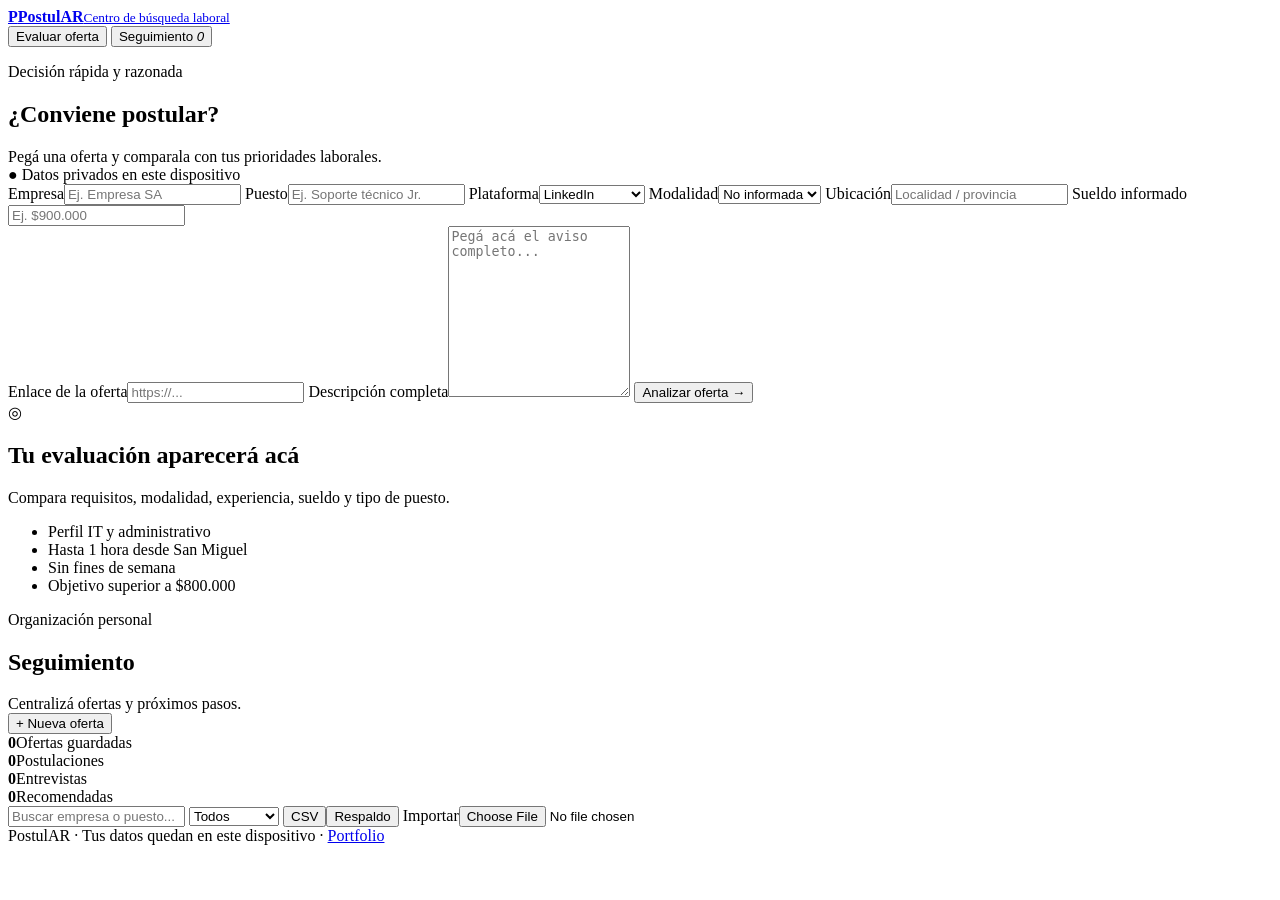
==== postular/index.html @ 5043ec3c "feat: publicar PostulAR en GitHub Pages" ====
<!doctype html>
<html lang="es">
<head>
  <meta charset="utf-8">
  <meta name="viewport" content="width=device-width,initial-scale=1">
  <meta name="description" content="PostulAR: evaluador y gestor personal de búsqueda laboral.">
  <meta name="theme-color" content="#13251e">
  <meta property="og:title" content="PostulAR | Centro de búsqueda laboral">
  <meta property="og:description" content="Evaluá ofertas y organizá tus postulaciones.">
  <link rel="stylesheet" href="./styles.css">
  <title>PostulAR | Centro de búsqueda laboral</title>
</head>
<body>
<header class="top">
  <a class="brand" href="./"><b>P</b><span><strong>PostulAR</strong><small>Centro de búsqueda laboral</small></span></a>
  <nav aria-label="Secciones">
    <button class="active" data-tab="evaluate">Evaluar oferta</button>
    <button data-tab="track">Seguimiento <i id="navCount">0</i></button>
  </nav>
</header>

<main>
  <section class="wrap tab active" id="evaluate">
    <div class="title"><p>Decisión rápida y razonada</p><h1>¿Conviene postular?</h1><span>Pegá una oferta y comparala con tus prioridades laborales.</span></div>
    <div class="privacy">● Datos privados en este dispositivo</div>
    <div class="grid">
      <form class="card form" id="evaluationForm">
        <div class="fields">
          <label>Empresa<input id="company" placeholder="Ej. Empresa SA"></label>
          <label>Puesto<input id="role" placeholder="Ej. Soporte técnico Jr."></label>
          <label>Plataforma<select id="platform"><option>LinkedIn</option><option>Computrabajo</option><option>Bumeran</option><option>ZonaJobs</option><option>InfoJobs</option><option>EducaciónIT</option><option>Otra</option></select></label>
          <label>Modalidad<select id="mode"><option>No informada</option><option>Remoto</option><option>Híbrido</option><option>Presencial</option></select></label>
          <label>Ubicación<input id="location" placeholder="Localidad / provincia"></label>
          <label>Sueldo informado<input id="salary" placeholder="Ej. $900.000"></label>
        </div>
        <label>Enlace de la oferta<input id="url" type="url" placeholder="https://..."></label>
        <label>Descripción completa<textarea id="description" rows="11" placeholder="Pegá acá el aviso completo..." required></textarea></label>
        <button class="primary" type="submit">Analizar oferta <span>→</span></button>
      </form>

      <aside class="card result" id="result">
        <div class="empty">
          <div>◎</div><h2>Tu evaluación aparecerá acá</h2>
          <p>Compara requisitos, modalidad, experiencia, sueldo y tipo de puesto.</p>
          <ul><li>Perfil IT y administrativo</li><li>Hasta 1 hora desde San Miguel</li><li>Sin fines de semana</li><li>Objetivo superior a $800.000</li></ul>
        </div>
      </aside>
    </div>
  </section>

  <section class="wrap tab" id="track">
    <div class="heading">
      <div class="title"><p>Organización personal</p><h1>Seguimiento</h1><span>Centralizá ofertas y próximos pasos.</span></div>
      <button class="primary short" id="newJob">+ Nueva oferta</button>
    </div>
    <div class="stats">
      <article class="card stat"><strong id="totalStat">0</strong><span>Ofertas guardadas</span></article>
      <article class="card stat"><strong id="appliedStat">0</strong><span>Postulaciones</span></article>
      <article class="card stat"><strong id="interviewStat">0</strong><span>Entrevistas</span></article>
      <article class="card stat"><strong id="recommendedStat">0</strong><span>Recomendadas</span></article>
    </div>
    <div class="card tools">
      <input id="search" placeholder="Buscar empresa o puesto..." aria-label="Buscar">
      <select id="statusFilter" aria-label="Filtrar por estado"><option>Todos</option><option>Pendiente</option><option>Postulado</option><option>Entrevista</option><option>Rechazado</option><option>Contratado</option></select>
      <button id="exportCsv">CSV</button><button id="exportJson">Respaldo</button>
      <label>Importar<input id="importJson" type="file" accept=".json"></label>
    </div>
    <div class="jobs" id="jobList"></div>
  </section>
</main>
<div class="toast" id="toast" role="status"></div>
<footer>PostulAR · Tus datos quedan en este dispositivo · <a href="../">Portfolio</a></footer>
<script src="./app.js"></script>
</body>
</html>
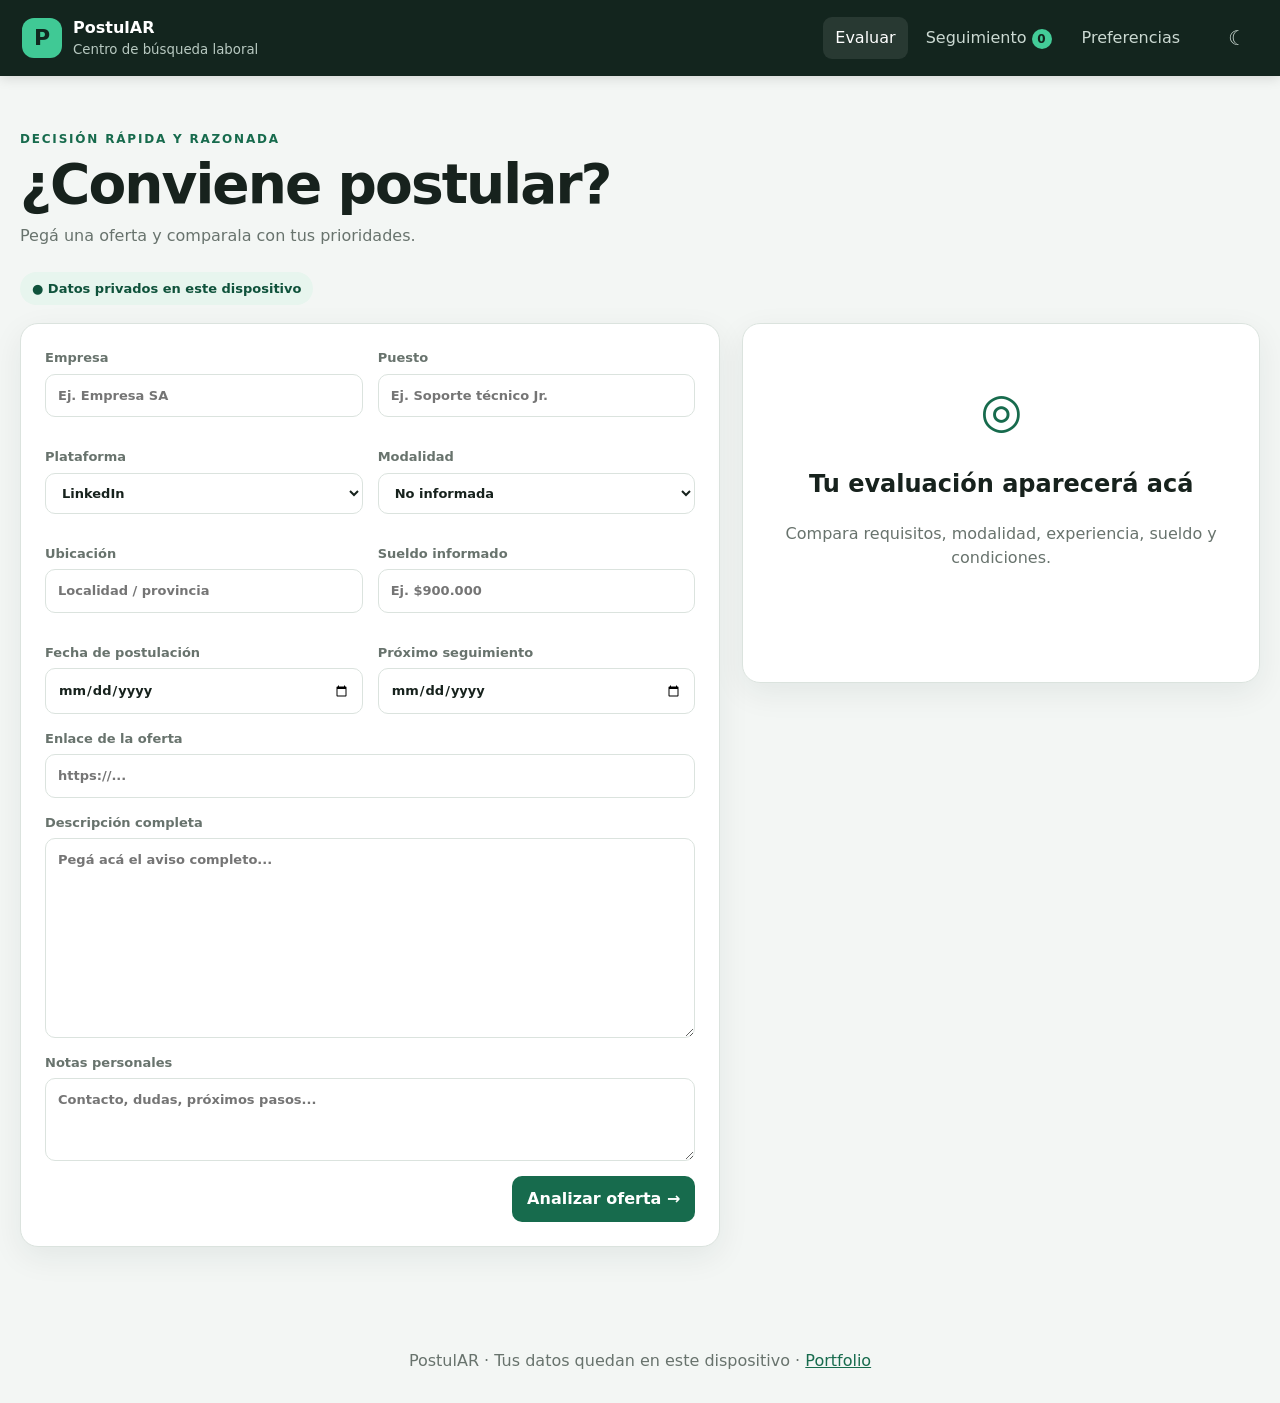
==== commit 4811be0c: "feat: actualizar PostulAR a la versión completa" ====
--- a/postular/index.html
+++ b/postular/index.html
@@ -1,12 +1,12 @@
 <!doctype html>
-<html lang="es">
+<html lang="es" data-theme="light">
 <head>
   <meta charset="utf-8">
   <meta name="viewport" content="width=device-width,initial-scale=1">
-  <meta name="description" content="PostulAR: evaluador y gestor personal de búsqueda laboral.">
+  <meta name="description" content="PostulAR: evaluá ofertas laborales y organizá cada postulación.">
   <meta name="theme-color" content="#13251e">
   <meta property="og:title" content="PostulAR | Centro de búsqueda laboral">
-  <meta property="og:description" content="Evaluá ofertas y organizá tus postulaciones.">
+  <meta property="og:description" content="Decisiones laborales más claras y seguimiento en un solo lugar.">
   <link rel="stylesheet" href="./styles.css">
   <title>PostulAR | Centro de búsqueda laboral</title>
 </head>
@@ -14,62 +14,80 @@
 <header class="top">
   <a class="brand" href="./"><b>P</b><span><strong>PostulAR</strong><small>Centro de búsqueda laboral</small></span></a>
   <nav aria-label="Secciones">
-    <button class="active" data-tab="evaluate">Evaluar oferta</button>
+    <button class="active" data-tab="evaluate">Evaluar</button>
     <button data-tab="track">Seguimiento <i id="navCount">0</i></button>
+    <button data-tab="settings">Preferencias</button>
   </nav>
+  <button class="icon-button" id="themeToggle" type="button" aria-label="Cambiar tema" title="Cambiar tema">☾</button>
 </header>
 
 <main>
   <section class="wrap tab active" id="evaluate">
-    <div class="title"><p>Decisión rápida y razonada</p><h1>¿Conviene postular?</h1><span>Pegá una oferta y comparala con tus prioridades laborales.</span></div>
+    <div class="title"><p>Decisión rápida y razonada</p><h1>¿Conviene postular?</h1><span>Pegá una oferta y comparala con tus prioridades.</span></div>
     <div class="privacy">● Datos privados en este dispositivo</div>
     <div class="grid">
       <form class="card form" id="evaluationForm">
+        <input id="editingId" type="hidden">
         <div class="fields">
           <label>Empresa<input id="company" placeholder="Ej. Empresa SA"></label>
           <label>Puesto<input id="role" placeholder="Ej. Soporte técnico Jr."></label>
           <label>Plataforma<select id="platform"><option>LinkedIn</option><option>Computrabajo</option><option>Bumeran</option><option>ZonaJobs</option><option>InfoJobs</option><option>EducaciónIT</option><option>Otra</option></select></label>
           <label>Modalidad<select id="mode"><option>No informada</option><option>Remoto</option><option>Híbrido</option><option>Presencial</option></select></label>
           <label>Ubicación<input id="location" placeholder="Localidad / provincia"></label>
-          <label>Sueldo informado<input id="salary" placeholder="Ej. $900.000"></label>
+          <label>Sueldo informado<input id="salary" inputmode="numeric" placeholder="Ej. $900.000"></label>
+          <label>Fecha de postulación<input id="appliedDate" type="date"></label>
+          <label>Próximo seguimiento<input id="followUpDate" type="date"></label>
         </div>
         <label>Enlace de la oferta<input id="url" type="url" placeholder="https://..."></label>
-        <label>Descripción completa<textarea id="description" rows="11" placeholder="Pegá acá el aviso completo..." required></textarea></label>
-        <button class="primary" type="submit">Analizar oferta <span>→</span></button>
+        <label>Descripción completa<textarea id="description" rows="9" placeholder="Pegá acá el aviso completo..." required></textarea></label>
+        <label>Notas personales<textarea id="notes" rows="3" placeholder="Contacto, dudas, próximos pasos..."></textarea></label>
+        <div class="form-actions"><button class="secondary hidden" id="cancelEdit" type="button">Cancelar edición</button><button class="primary" type="submit"><span id="analyzeLabel">Analizar oferta</span> →</button></div>
       </form>
 
       <aside class="card result" id="result">
-        <div class="empty">
-          <div>◎</div><h2>Tu evaluación aparecerá acá</h2>
-          <p>Compara requisitos, modalidad, experiencia, sueldo y tipo de puesto.</p>
-          <ul><li>Perfil IT y administrativo</li><li>Hasta 1 hora desde San Miguel</li><li>Sin fines de semana</li><li>Objetivo superior a $800.000</li></ul>
-        </div>
+        <div class="empty"><div>◎</div><h2>Tu evaluación aparecerá acá</h2><p>Compara requisitos, modalidad, experiencia, sueldo y condiciones.</p><ul id="priorityPreview"></ul></div>
       </aside>
     </div>
   </section>
 
   <section class="wrap tab" id="track">
-    <div class="heading">
-      <div class="title"><p>Organización personal</p><h1>Seguimiento</h1><span>Centralizá ofertas y próximos pasos.</span></div>
-      <button class="primary short" id="newJob">+ Nueva oferta</button>
-    </div>
+    <div class="heading"><div class="title"><p>Organización personal</p><h1>Seguimiento</h1><span>Centralizá ofertas y próximos pasos.</span></div><button class="primary short" id="newJob">+ Nueva oferta</button></div>
     <div class="stats">
       <article class="card stat"><strong id="totalStat">0</strong><span>Ofertas guardadas</span></article>
       <article class="card stat"><strong id="appliedStat">0</strong><span>Postulaciones</span></article>
       <article class="card stat"><strong id="interviewStat">0</strong><span>Entrevistas</span></article>
-      <article class="card stat"><strong id="recommendedStat">0</strong><span>Recomendadas</span></article>
+      <article class="card stat"><strong id="overdueStat">0</strong><span>Seguimientos vencidos</span></article>
     </div>
     <div class="card tools">
-      <input id="search" placeholder="Buscar empresa o puesto..." aria-label="Buscar">
-      <select id="statusFilter" aria-label="Filtrar por estado"><option>Todos</option><option>Pendiente</option><option>Postulado</option><option>Entrevista</option><option>Rechazado</option><option>Contratado</option></select>
+      <input id="search" placeholder="Buscar empresa, puesto o nota..." aria-label="Buscar">
+      <select id="statusFilter" aria-label="Filtrar por estado"><option>Todos</option><option>Pendiente</option><option>Postulado</option><option>Entrevista</option><option>Prueba técnica</option><option>Oferta</option><option>Rechazado</option><option>Contratado</option></select>
+      <select id="sortBy" aria-label="Ordenar"><option value="newest">Más recientes</option><option value="score">Mayor compatibilidad</option><option value="followup">Próximo seguimiento</option></select>
       <button id="exportCsv">CSV</button><button id="exportJson">Respaldo</button>
-      <label>Importar<input id="importJson" type="file" accept=".json"></label>
+      <label class="file-button">Importar<input id="importJson" type="file" accept=".json,application/json"></label>
     </div>
     <div class="jobs" id="jobList"></div>
   </section>
+
+  <section class="wrap tab" id="settings">
+    <div class="title"><p>Análisis personalizado</p><h1>Tus prioridades</h1><span>Ajustalas cuando cambie tu búsqueda. Se guardan solo en este dispositivo.</span></div>
+    <form class="card settings-form" id="settingsForm">
+      <div class="fields">
+        <label>Sueldo mínimo deseado<input id="prefSalary" type="number" min="0" step="50000"></label>
+        <label>Viaje máximo (minutos)<input id="prefTravel" type="number" min="0" max="240"></label>
+        <label>Ubicación de referencia<input id="prefLocation" placeholder="Ej. San Miguel"></label>
+        <label>Experiencia máxima aceptable<select id="prefExperience"><option value="0">Sin experiencia</option><option value="1">Hasta 1 año</option><option value="2">Hasta 2 años</option><option value="3">Hasta 3 años</option><option value="99">Sin límite</option></select></label>
+      </div>
+      <label>Roles y habilidades buscadas <small>(separadas por coma)</small><textarea id="prefKeywords" rows="3"></textarea></label>
+      <fieldset><legend>Modalidades preferidas</legend><label><input type="checkbox" name="preferredMode" value="Remoto"> Remoto</label><label><input type="checkbox" name="preferredMode" value="Híbrido"> Híbrido</label><label><input type="checkbox" name="preferredMode" value="Presencial"> Presencial</label></fieldset>
+      <div class="checks"><label><input id="prefNoWeekends" type="checkbox"> Evitar fines de semana</label><label><input id="prefJunior" type="checkbox"> Priorizar puestos junior o trainee</label></div>
+      <button class="primary" type="submit">Guardar preferencias</button>
+    </form>
+    <div class="danger-zone card"><div><strong>Datos locales</strong><p>Descargá un respaldo antes de borrar tus postulaciones o preferencias.</p></div><button id="clearData" class="danger" type="button">Borrar todos los datos</button></div>
+  </section>
 </main>
-<div class="toast" id="toast" role="status"></div>
-<footer>PostulAR · Tus datos quedan en este dispositivo · <a href="../">Portfolio</a></footer>
+
+<div class="toast" id="toast" role="status" aria-live="polite"></div>
+<footer>PostulAR · Tus datos quedan en este dispositivo · <a href="https://gonzal11t0.github.io/cvWeb/">Portfolio</a></footer>
 <script src="./app.js"></script>
 </body>
-</html>+</html>
--- a/postular/styles.css
+++ b/postular/styles.css
@@ -0,0 +1 @@
+:root{--bg:#f3f6f4;--paper:#fff;--ink:#17221d;--muted:#68736d;--green:#176b4d;--green2:#0f523b;--mint:#e7f5ee;--line:#dbe3de;--amber:#a65f0d;--amber-bg:#fff5df;--red:#b13d43;--red-bg:#fff0f1;--shadow:0 10px 32px rgba(19,48,37,.07)}[data-theme="dark"]{--bg:#101814;--paper:#18231e;--ink:#edf5f0;--muted:#a6b5ad;--green:#55d3a1;--green2:#76e0b6;--mint:#20392e;--line:#30433a;--amber:#f0b85e;--amber-bg:#3b301d;--red:#ff8e94;--red-bg:#402426;--shadow:0 12px 34px rgba(0,0,0,.22)}*{box-sizing:border-box}html{scroll-behavior:smooth}body{margin:0;background:var(--bg);color:var(--ink);font-family:Inter,ui-sans-serif,system-ui,-apple-system,"Segoe UI",sans-serif;line-height:1.5}button,input,select,textarea{font:inherit}button{cursor:pointer}.top{min-height:76px;display:flex;align-items:center;gap:24px;padding:12px max(22px,calc((100vw - 1240px)/2));background:#13251e;color:#fff;position:sticky;top:0;z-index:10;box-shadow:0 2px 12px #0002}.brand{display:flex;align-items:center;gap:11px;color:inherit;text-decoration:none;margin-right:auto}.brand>b{display:grid;place-items:center;width:40px;height:40px;border-radius:12px;background:#40c995;color:#10281f;font-size:22px}.brand span{display:flex;flex-direction:column}.brand small{color:#b8c9c1}.top nav{display:flex;gap:6px}.top nav button,.icon-button{border:0;color:#cbd9d2;background:transparent;border-radius:9px;padding:9px 12px}.top nav button.active,.top nav button:hover,.icon-button:hover{background:#ffffff17;color:#fff}.top nav i{display:inline-grid;place-items:center;min-width:20px;height:20px;padding:0 5px;border-radius:10px;background:#43cc98;color:#12261e;font-style:normal;font-size:12px;font-weight:800}.icon-button{font-size:20px}.wrap{width:min(1240px,calc(100% - 36px));margin:0 auto;padding:54px 0 72px}.tab{display:none}.tab.active{display:block}.title p{text-transform:uppercase;letter-spacing:.15em;color:var(--green);font-size:12px;font-weight:800;margin:0 0 8px}.title h1{font-size:clamp(32px,5vw,55px);line-height:1.05;margin:0 0 10px;letter-spacing:-.035em}.title span,.title+p{color:var(--muted)}.privacy{display:inline-block;margin:24px 0 18px;padding:7px 12px;background:var(--mint);color:var(--green2);border-radius:20px;font-size:13px;font-weight:700}.grid{display:grid;grid-template-columns:minmax(0,1.15fr) minmax(340px,.85fr);gap:22px;align-items:start}.card{background:var(--paper);border:1px solid var(--line);border-radius:18px;box-shadow:var(--shadow)}.form,.settings-form{padding:24px}.fields{display:grid;grid-template-columns:repeat(2,minmax(0,1fr));gap:15px}.form label,.settings-form label{display:flex;flex-direction:column;gap:6px;font-size:13px;font-weight:700;color:var(--muted);margin-bottom:15px}input,select,textarea{width:100%;border:1px solid var(--line);background:var(--paper);color:var(--ink);border-radius:10px;padding:11px 12px;outline:none}textarea{resize:vertical}input:focus,select:focus,textarea:focus{border-color:var(--green);box-shadow:0 0 0 3px color-mix(in srgb,var(--green) 15%,transparent)}.primary,.secondary,.danger,.tools button,.file-button{border:0;border-radius:10px;padding:11px 15px;font-weight:800}.primary{background:var(--green);color:#fff}.primary:hover{background:var(--green2)}.secondary,.tools button,.file-button{background:var(--mint);color:var(--green2)}.danger{background:var(--red-bg);color:var(--red)}.form-actions{display:flex;justify-content:flex-end;gap:10px}.hidden{display:none!important}.result{position:sticky;top:98px;min-height:360px;padding:25px}.empty{text-align:center;color:var(--muted);padding:25px 10px}.empty>div{font-size:48px;color:var(--green)}.empty h2{color:var(--ink)}.empty ul{text-align:left;display:inline-block;padding-left:22px}.score-head{display:flex;justify-content:space-between;gap:16px;align-items:start}.score-ring{display:grid;place-items:center;width:92px;height:92px;border-radius:50%;background:conic-gradient(var(--green) calc(var(--score)*1%),var(--line) 0);position:relative;flex:none}.score-ring:after{content:"";position:absolute;inset:9px;border-radius:50%;background:var(--paper)}.score-ring strong{position:relative;z-index:1;font-size:24px}.verdict{display:inline-block;padding:6px 10px;border-radius:8px;background:var(--mint);color:var(--green2);font-weight:900;font-size:13px}.verdict.warn{background:var(--amber-bg);color:var(--amber)}.verdict.no{background:var(--red-bg);color:var(--red)}.result h3{margin:24px 0 6px}.result ul{margin:6px 0;padding-left:21px}.result .primary{width:100%;margin-top:18px}.result-meta{color:var(--muted);font-size:13px}.heading{display:flex;justify-content:space-between;align-items:end;gap:20px;margin-bottom:26px}.short{height:max-content}.stats{display:grid;grid-template-columns:repeat(4,1fr);gap:14px;margin-bottom:18px}.stat{padding:20px}.stat strong{display:block;font-size:30px}.stat span{color:var(--muted);font-size:13px}.tools{display:grid;grid-template-columns:minmax(180px,1fr) auto auto auto auto auto;gap:9px;padding:13px;margin-bottom:18px}.file-button{display:grid;place-items:center}.file-button input{display:none}.jobs{display:grid;gap:13px}.job{padding:20px;display:grid;grid-template-columns:1fr auto;gap:14px}.job-main{min-width:0}.job-top{display:flex;align-items:center;gap:10px;flex-wrap:wrap}.job h2{font-size:19px;margin:0}.job p{margin:4px 0;color:var(--muted);overflow-wrap:anywhere}.badge{display:inline-block;border-radius:20px;padding:4px 9px;background:var(--mint);color:var(--green2);font-size:12px;font-weight:800}.badge.overdue{background:var(--red-bg);color:var(--red)}.job-actions{display:flex;align-items:start;gap:7px;flex-wrap:wrap;justify-content:flex-end}.job-actions button,.job-actions a{border:1px solid var(--line);background:var(--paper);color:var(--ink);border-radius:8px;padding:7px 9px;text-decoration:none;font-size:13px}.job select{width:auto;padding:7px 8px}.empty-list{text-align:center;padding:42px;color:var(--muted)}.settings-form{max-width:850px;margin-top:28px}.settings-form fieldset{border:1px solid var(--line);border-radius:12px;padding:15px;margin:0 0 18px}.settings-form fieldset label,.checks label{display:inline-flex;flex-direction:row;align-items:center;margin:5px 20px 5px 0;color:var(--ink)}.settings-form input[type="checkbox"]{width:auto}.danger-zone{max-width:850px;margin-top:18px;padding:20px;display:flex;justify-content:space-between;align-items:center;gap:18px}.danger-zone p{margin:4px 0;color:var(--muted)}.toast{position:fixed;right:20px;bottom:20px;background:#13251e;color:#fff;border-radius:10px;padding:12px 16px;box-shadow:var(--shadow);opacity:0;transform:translateY(10px);pointer-events:none;transition:.2s;z-index:20}.toast.show{opacity:1;transform:none}footer{text-align:center;color:var(--muted);padding:30px}footer a{color:var(--green)}@media(max-width:900px){.top{flex-wrap:wrap}.top nav{order:3;width:100%;overflow:auto}.top nav button{flex:1}.grid{grid-template-columns:1fr}.result{position:static}.stats{grid-template-columns:repeat(2,1fr)}.tools{grid-template-columns:1fr 1fr}.tools input{grid-column:1/-1}}@media(max-width:580px){.wrap{width:min(100% - 22px,1240px);padding-top:34px}.brand small{display:none}.top{gap:8px;padding:10px 12px}.top nav button{padding:8px 6px;font-size:13px}.fields{grid-template-columns:1fr}.stats{grid-template-columns:1fr 1fr}.heading{align-items:start;flex-direction:column}.job{grid-template-columns:1fr}.job-actions{justify-content:flex-start}.tools{grid-template-columns:1fr 1fr}.tools select{grid-column:span 1}.danger-zone{align-items:flex-start;flex-direction:column}}
